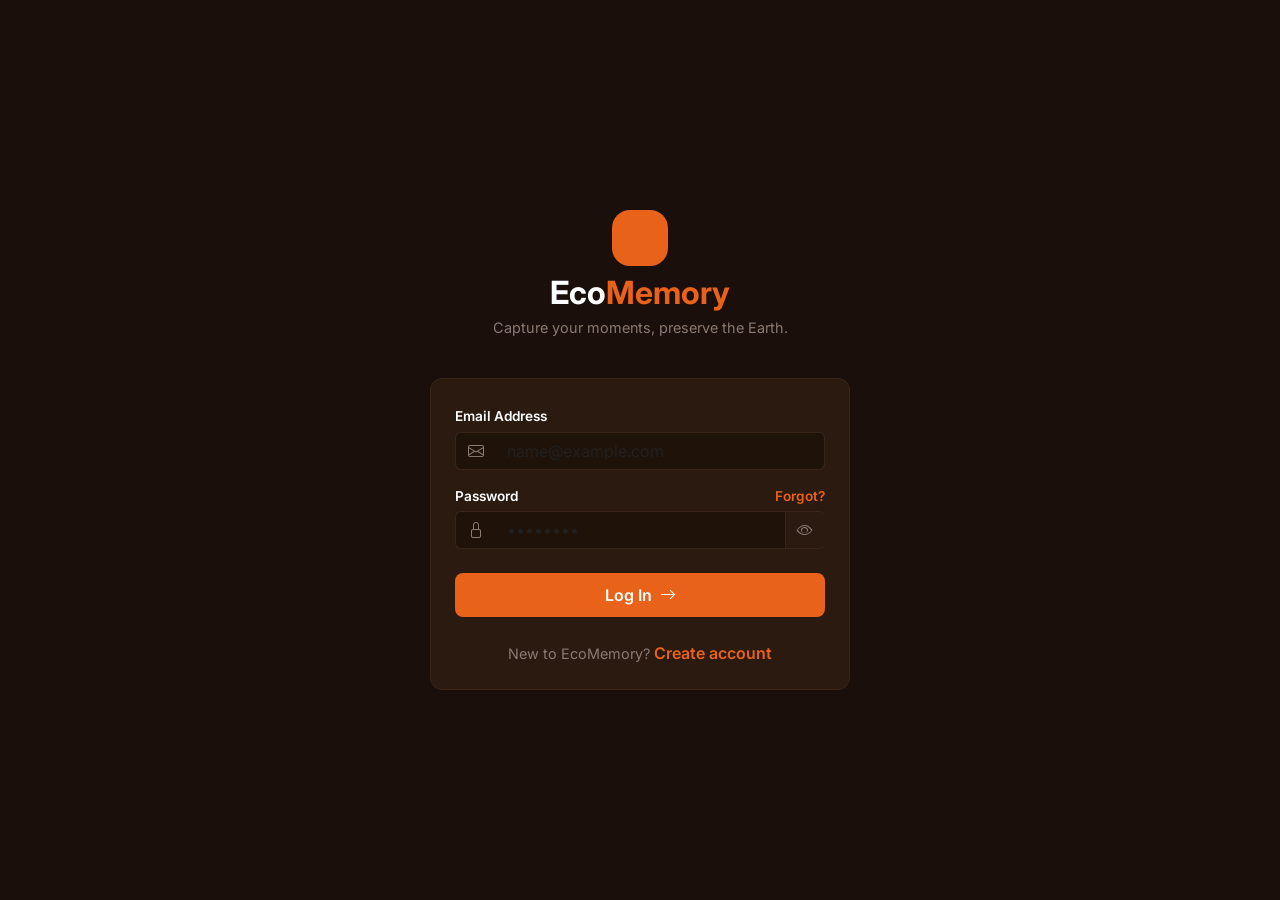
==== index.html @ 3ca386e1 "feat: integrar PyWebView como backend nativo - Añadir app.py: punto de entrada PyWebView (ventana na" ====
<!DOCTYPE html>
<html lang="en">

<head>
    <meta charset="UTF-8">
    <meta name="viewport" content="width=device-width, initial-scale=1.0">
    <title>EcoMemory - Login</title>
    <!-- Bootstrap 5 CDN -->
    <link href="https://cdn.jsdelivr.net/npm/bootstrap@5.3.0/dist/css/bootstrap.min.css" rel="stylesheet">
    <link rel="stylesheet" href="https://cdn.jsdelivr.net/npm/bootstrap-icons@1.11.1/font/bootstrap-icons.css">
    <!-- Google Fonts -->
    <link href="https://fonts.googleapis.com/css2?family=Inter:wght@400;600;700&display=swap" rel="stylesheet">
    <!-- Custom CSS -->
    <link rel="stylesheet" href="css/main.css">
</head>

<body>
    <div class="auth-container">
        <div class="text-center mb-4">
            <div class="eco-logo mb-2"><i class="bi bi-leaf"></i></div>
            <h2 class="mb-1"><span class="brand-eco">Eco</span><span class="brand-memory">Memory</span></h2>
            <p class="text-muted-custom">Capture your moments, preserve the Earth.</p>
        </div>

        <div class="card card-dark w-100 p-4" style="max-width: 420px;">
            <form id="loginForm">
                <div class="mb-3">
                    <label class="form-label">Email Address</label>
                    <div class="input-group custom-input-group">
                        <span class="input-group-text"><i class="bi bi-envelope"></i></span>
                        <input type="email" class="form-control" id="emailLogin" placeholder="name@example.com"
                            required>
                    </div>
                </div>

                <div class="mb-4">
                    <div class="d-flex justify-content-between">
                        <label class="form-label">Password</label>
                        <a href="#" class="link-accent" style="font-size: 0.85rem;">Forgot?</a>
                    </div>
                    <div class="input-group custom-input-group">
                        <span class="input-group-text"><i class="bi bi-lock"></i></span>
                        <input type="password" class="form-control" id="passLogin" placeholder="••••••••" required>
                        <span class="input-group-text bg-transparent border-start-0" id="togglePass"
                            style="cursor: pointer;">
                            <i class="bi bi-eye"></i>
                        </span>
                    </div>
                </div>

                <button type="submit"
                    class="btn btn-primary-custom w-100 d-flex justify-content-center align-items-center gap-2">
                    Log In <i class="bi bi-arrow-right"></i>
                </button>
                <div id="authAlerts"></div>
            </form>

            <div class="text-center mt-4">
                <span class="text-muted-custom">New to EcoMemory?</span>
                <a href="register.html" class="link-accent">Create account</a>
            </div>
        </div>
    </div>

    <script type="module" src="js/auth.js"></script>
</body>

</html>
---- css/main.css ----
:root {
    --bg-main: #1a0f0a;
    --surface-card: #2a1a10;
    --border-subtle: #3a2418;
    --accent-primary: #e8621a;
    --text-primary: #ffffff;
    --text-secondary: #8a7a72;
    --input-bg: #1f1208;
}

body {
    background-color: var(--bg-main);
    color: var(--text-primary);
    font-family: 'Inter', sans-serif;
    min-height: 100vh;
}

/* Tipografía de la marca */
.brand-eco {
    color: var(--text-primary);
    font-weight: 700;
}

.brand-memory {
    color: var(--accent-primary);
    font-weight: 700;
}

/* Logo */
.eco-logo {
    background-color: var(--accent-primary);
    border-radius: 18px;
    width: 56px;
    height: 56px;
    display: inline-flex;
    align-items: center;
    justify-content: center;
    color: #fff;
    font-size: 28px;
}

.eco-logo-sm {
    width: 32px;
    height: 32px;
    font-size: 16px;
    border-radius: 8px;
}

/* Contenedores y Cards */
.auth-container {
    display: flex;
    flex-direction: column;
    align-items: center;
    justify-content: center;
    min-height: 100vh;
    padding: 20px;
}

.card-dark {
    background-color: var(--surface-card);
    border: 1px solid var(--border-subtle);
    border-radius: 12px;
}

/* Formularios */
.custom-input-group .input-group-text {
    background-color: var(--input-bg);
    border: 1px solid var(--border-subtle);
    border-right: none;
    color: var(--text-secondary);
}

.custom-input-group .form-control {
    background-color: var(--input-bg);
    border: 1px solid var(--border-subtle);
    border-left: none;
    color: var(--text-primary);
}

.custom-input-group .form-control:focus {
    background-color: var(--input-bg);
    border-color: var(--accent-primary);
    color: var(--text-primary);
    box-shadow: none;
}

.custom-input-group:focus-within .input-group-text,
.custom-input-group:focus-within .form-control {
    border-color: var(--accent-primary);
}

.form-label {
    color: var(--text-primary);
    font-size: 0.85rem;
    font-weight: 600;
    margin-bottom: 0.3rem;
}

.text-muted-custom {
    color: var(--text-secondary);
    font-size: 0.9rem;
}

.link-accent {
    color: var(--accent-primary);
    text-decoration: none;
    font-weight: 600;
}

.link-accent:hover {
    color: #d15615;
}

/* Botones */
.btn-primary-custom {
    background-color: var(--accent-primary);
    color: white;
    border: none;
    font-weight: 600;
    border-radius: 8px;
    padding: 10px 20px;
}

.btn-primary-custom:hover {
    background-color: #d15615;
    color: white;
}

/* Layout Galería */
.navbar-custom {
    background-color: var(--bg-main);
    border-bottom: 1px solid var(--border-subtle);
    padding: 1rem 2rem;
}

.sidebar-wrapper {
    width: 280px;
    background-color: var(--bg-main);
    border-right: 1px solid var(--border-subtle);
    min-height: calc(100vh - 70px);
}

/* Lifecycle Monitor */
.stat-card {
    background-color: var(--surface-card);
    border: 1px solid var(--border-subtle);
    border-radius: 8px;
    padding: 1rem;
}

.stat-icon {
    color: var(--accent-primary);
    font-size: 1.2rem;
}

.stat-value {
    font-size: 1.5rem;
    font-weight: 700;
    color: var(--text-primary);
}

/* Badges y Colores de Erosión */
.bg-light-decay {
    background-color: #28a745;
    color: white;
}

.text-light-decay {
    color: #28a745;
}

.bg-minor-decay {
    background-color: #ffc107;
    color: black;
}

.text-minor-decay {
    color: #ffc107;
}

.bg-major-decay {
    background-color: #fd7e14;
    color: white;
}

.text-major-decay {
    color: #fd7e14;
}

.bg-critical-decay {
    background-color: #dc3545;
    color: white;
}

.text-critical-decay {
    color: #dc3545;
}

/* Tarjetas de Galería */
.gallery-card {
    background-color: var(--surface-card);
    border: none;
    border-radius: 12px;
    overflow: hidden;
    position: relative;
}

.gallery-img {
    width: 100%;
    height: 160px;
    object-fit: cover;
    background-color: #111;
}

.badge-decay {
    position: absolute;
    top: 10px;
    right: 10px;
    font-size: 0.70rem;
    font-weight: 700;
    padding: 4px 8px;
    border-radius: 4px;
    text-transform: uppercase;
}

/* Botones flotantes */
.fab-container {
    position: fixed;
    bottom: 30px;
    right: 30px;
    display: flex;
    flex-direction: column;
    gap: 15px;
    align-items: flex-end;
    z-index: 1000;
}

.btn-fab-secondary {
    background-color: var(--surface-card);
    border: 1px solid var(--border-subtle);
    color: var(--accent-primary);
    width: 50px;
    height: 50px;
    display: flex;
    align-items: center;
    justify-content: center;
    border-radius: 50%;
    transition: all 0.2s;
}

.btn-fab-secondary:hover {
    background-color: #3a2418;
    color: var(--accent-primary);
}

.btn-fab-primary {
    background-color: var(--accent-primary);
    color: white;
    border: none;
    padding: 12px 24px;
    border-radius: 30px;
    font-weight: 600;
    display: flex;
    align-items: center;
    gap: 8px;
    box-shadow: 0 4px 12px rgba(232, 98, 26, 0.3);
}

/* Modales */
.modal-content.card-dark {
    background-color: var(--surface-card);
}

.modal-header {
    border-bottom: 1px solid var(--border-subtle);
}

.modal-footer {
    border-top: 1px solid var(--border-subtle);
}
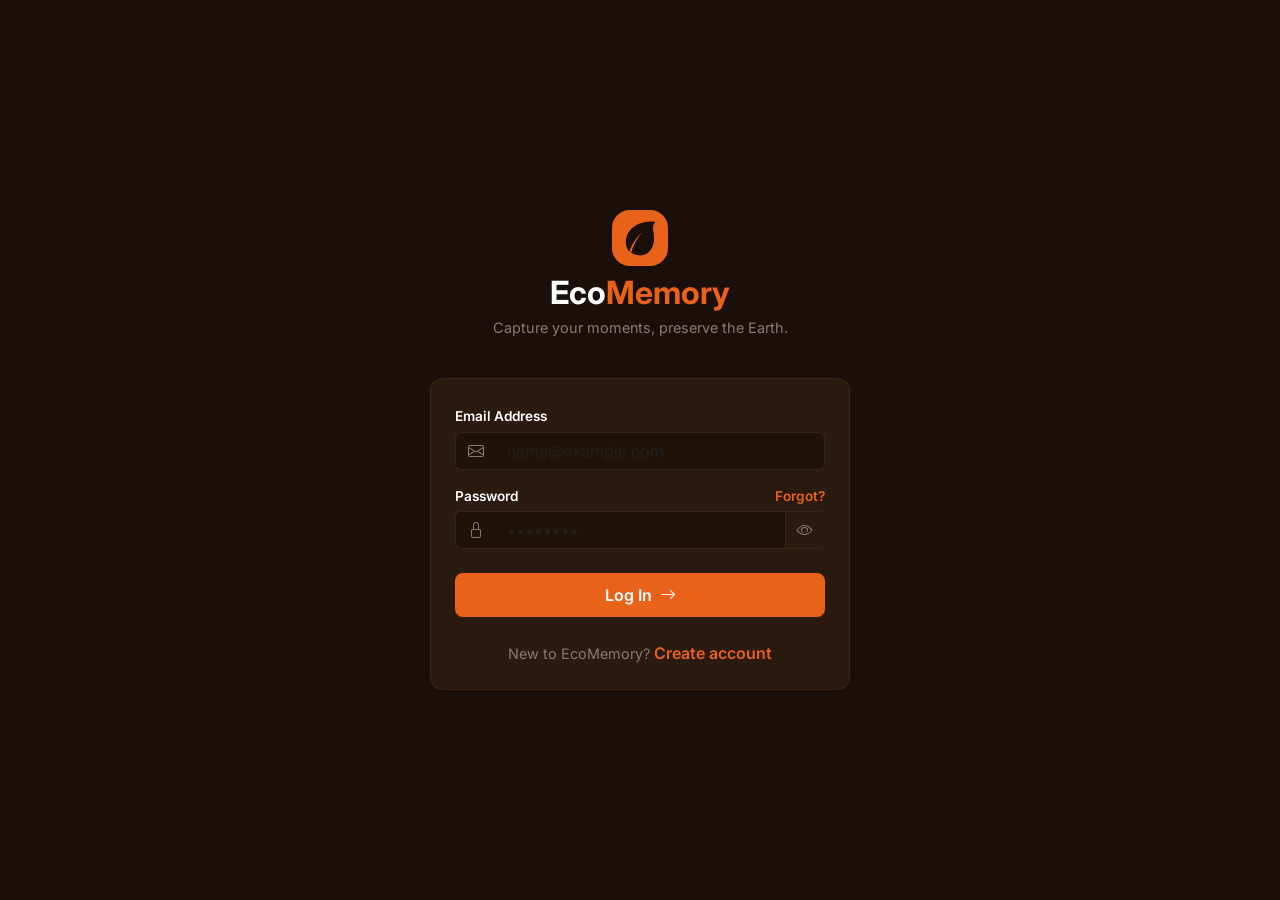
==== commit 734c7fd4: "style: se añade el logo del proyecto en formato SVG y se expone en las interfaces" ====
--- a/index.html
+++ b/index.html
@@ -17,7 +17,7 @@
 <body>
     <div class="auth-container">
         <div class="text-center mb-4">
-            <div class="eco-logo mb-2"><i class="bi bi-leaf"></i></div>
+            <div class="eco-logo mb-2"><img src="./assets/logo.svg" alt="logo"></div>
             <h2 class="mb-1"><span class="brand-eco">Eco</span><span class="brand-memory">Memory</span></h2>
             <p class="text-muted-custom">Capture your moments, preserve the Earth.</p>
         </div>
@@ -65,4 +65,4 @@
     <script type="module" src="js/auth.js"></script>
 </body>
 
-</html>+</html>
--- a/css/main.css
+++ b/css/main.css
@@ -39,11 +39,24 @@
     font-size: 28px;
 }
 
+.eco-logo img {
+  width: 35px;
+}
+
 .eco-logo-sm {
+    background-color: var(--accent-primary);
+    border-radius: 7.5px;
     width: 32px;
     height: 32px;
-    font-size: 16px;
-    border-radius: 8px;
+    display: inline-flex;
+    align-items: center;
+    justify-content: center;
+    color: #fff;
+    font-size: 28px;
+}
+
+.eco-logo-sm img {
+  width: 20px;
 }
 
 /* Contenedores y Cards */
@@ -277,4 +290,4 @@
 
 .modal-footer {
     border-top: 1px solid var(--border-subtle);
-}+}
